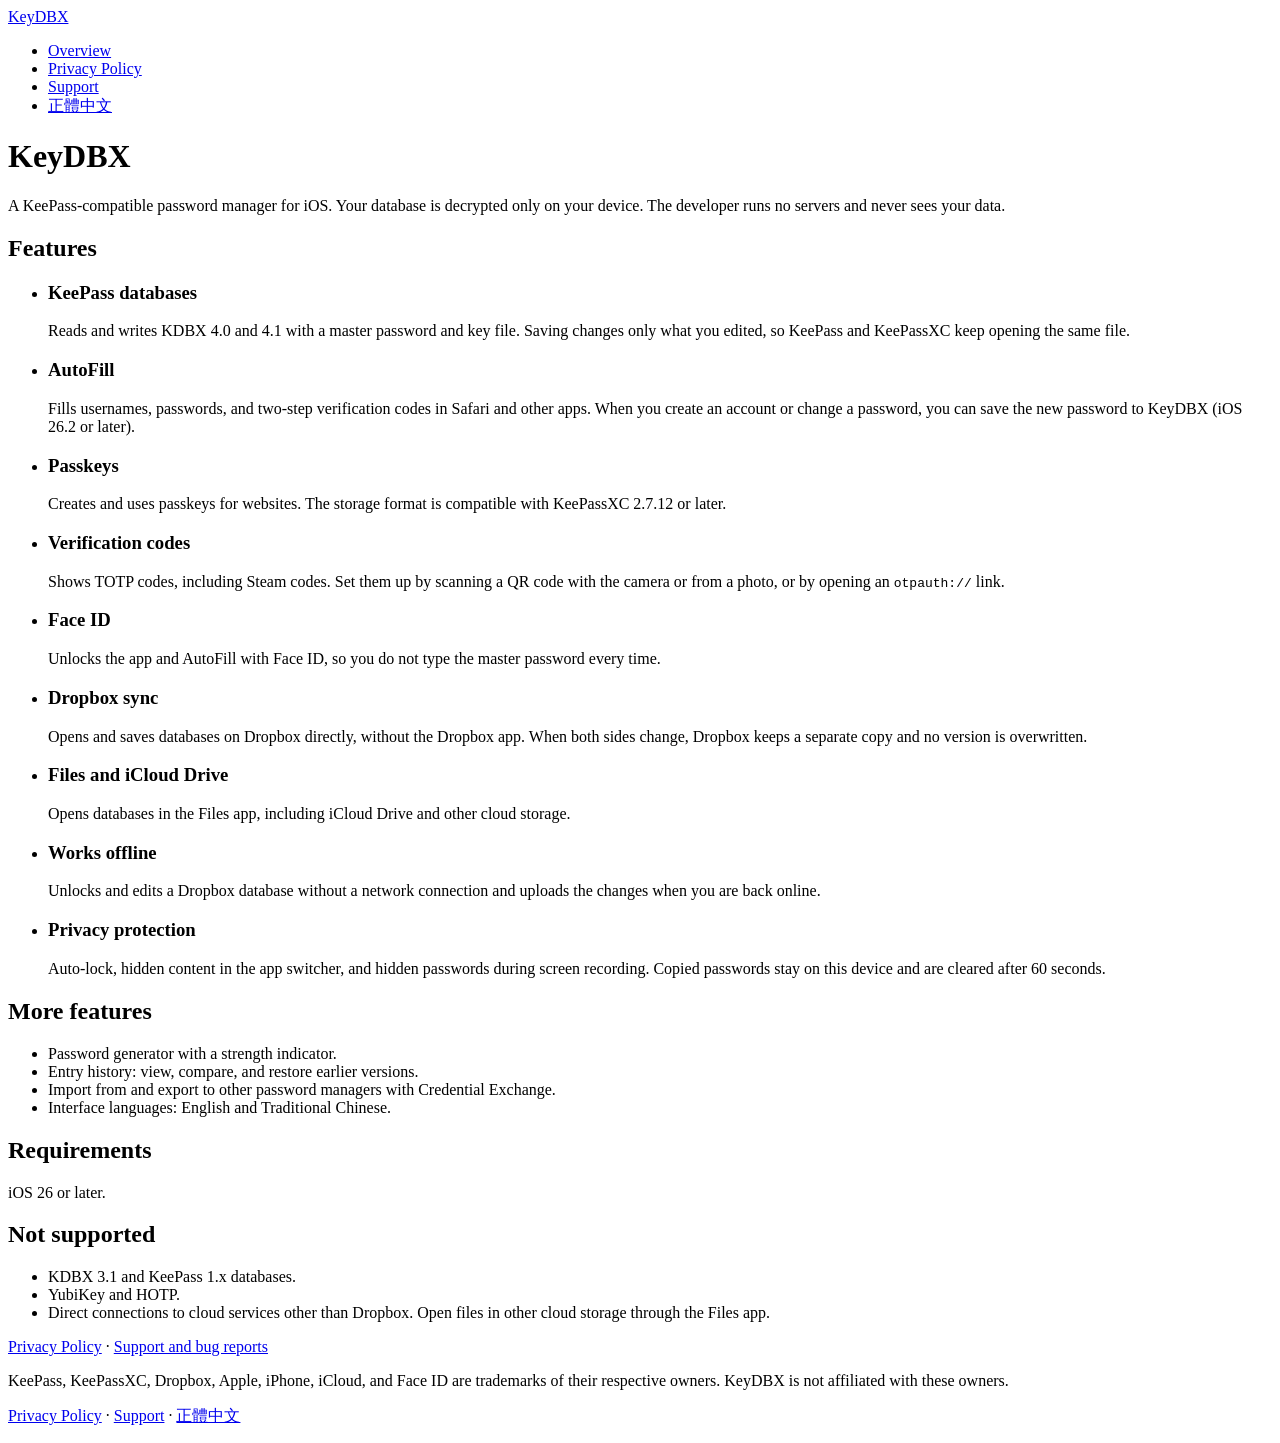
==== site/en/index.html @ e694bd02 "feat: 建立 KeyDBX 網站、隱私政策、支援頁與 Issue 表單 - 網站放在 site/，由 Cloudflare Pages 從 main 部署，只發布這個目錄；   repo 的開發文" ====
<!doctype html>
<html lang="en">
<head>
<meta charset="utf-8">
<meta name="viewport" content="width=device-width, initial-scale=1">
<meta name="referrer" content="no-referrer">
<meta http-equiv="Content-Security-Policy" content="default-src 'none'; style-src 'self'; img-src 'self'; base-uri 'none'; form-action 'none'">
<meta name="color-scheme" content="light dark">
<title>KeyDBX — KeePass-compatible password manager for iOS</title>
<meta name="description" content="KeyDBX is a KeePass-compatible password manager for iOS. It reads and writes KDBX 4 databases and supports AutoFill, passkeys, verification codes, Face ID, and Dropbox sync. Decryption happens only on your device.">
<link rel="canonical" href="https://keydbx.hankchen.info/en/">
<link rel="alternate" hreflang="zh-Hant-TW" href="https://keydbx.hankchen.info/">
<link rel="alternate" hreflang="en" href="https://keydbx.hankchen.info/en/">
<link rel="stylesheet" href="/assets/site.css">
</head>
<body>
<header class="site">
  <div class="wrap">
    <a class="brand" href="/en/">KeyDBX</a>
    <nav class="site" aria-label="Site">
      <ul>
        <li><a href="/en/" aria-current="page">Overview</a></li>
        <li><a href="/en/privacy/">Privacy Policy</a></li>
        <li><a href="/en/support/">Support</a></li>
        <li><a href="/" lang="zh-Hant-TW" hreflang="zh-Hant-TW">正體中文</a></li>
      </ul>
    </nav>
  </div>
</header>

<main class="wrap">
  <h1>KeyDBX</h1>
  <p class="lead">A KeePass-compatible password manager for iOS. Your database is decrypted only on your device. The developer runs no servers and never sees your data.</p>

  <h2>Features</h2>
  <ul class="features">
    <li>
      <h3>KeePass databases</h3>
      <p>Reads and writes KDBX 4.0 and 4.1 with a master password and key file. Saving changes only what you edited, so KeePass and KeePassXC keep opening the same file.</p>
    </li>
    <li>
      <h3>AutoFill</h3>
      <p>Fills usernames, passwords, and two-step verification codes in Safari and other apps. When you create an account or change a password, you can save the new password to KeyDBX (iOS 26.2 or later).</p>
    </li>
    <li>
      <h3>Passkeys</h3>
      <p>Creates and uses passkeys for websites. The storage format is compatible with KeePassXC 2.7.12 or later.</p>
    </li>
    <li>
      <h3>Verification codes</h3>
      <p>Shows TOTP codes, including Steam codes. Set them up by scanning a QR code with the camera or from a photo, or by opening an <code>otpauth://</code> link.</p>
    </li>
    <li>
      <h3>Face ID</h3>
      <p>Unlocks the app and AutoFill with Face ID, so you do not type the master password every time.</p>
    </li>
    <li>
      <h3>Dropbox sync</h3>
      <p>Opens and saves databases on Dropbox directly, without the Dropbox app. When both sides change, Dropbox keeps a separate copy and no version is overwritten.</p>
    </li>
    <li>
      <h3>Files and iCloud Drive</h3>
      <p>Opens databases in the Files app, including iCloud Drive and other cloud storage.</p>
    </li>
    <li>
      <h3>Works offline</h3>
      <p>Unlocks and edits a Dropbox database without a network connection and uploads the changes when you are back online.</p>
    </li>
    <li>
      <h3>Privacy protection</h3>
      <p>Auto-lock, hidden content in the app switcher, and hidden passwords during screen recording. Copied passwords stay on this device and are cleared after 60 seconds.</p>
    </li>
  </ul>

  <h2>More features</h2>
  <ul>
    <li>Password generator with a strength indicator.</li>
    <li>Entry history: view, compare, and restore earlier versions.</li>
    <li>Import from and export to other password managers with Credential Exchange.</li>
    <li>Interface languages: English and Traditional Chinese.</li>
  </ul>

  <h2>Requirements</h2>
  <p>iOS 26 or later.</p>

  <h2>Not supported</h2>
  <ul>
    <li>KDBX 3.1 and KeePass 1.x databases.</li>
    <li>YubiKey and HOTP.</li>
    <li>Direct connections to cloud services other than Dropbox. Open files in other cloud storage through the Files app.</li>
  </ul>

  <p><a href="/en/privacy/">Privacy Policy</a> · <a href="/en/support/">Support and bug reports</a></p>
</main>

<footer class="site">
  <div class="wrap">
    <p>KeePass, KeePassXC, Dropbox, Apple, iPhone, iCloud, and Face ID are trademarks of their respective owners. KeyDBX is not affiliated with these owners.</p>
    <p><a href="/en/privacy/">Privacy Policy</a> · <a href="/en/support/">Support</a> · <a href="/" lang="zh-Hant-TW" hreflang="zh-Hant-TW">正體中文</a></p>
  </div>
</footer>
</body>
</html>
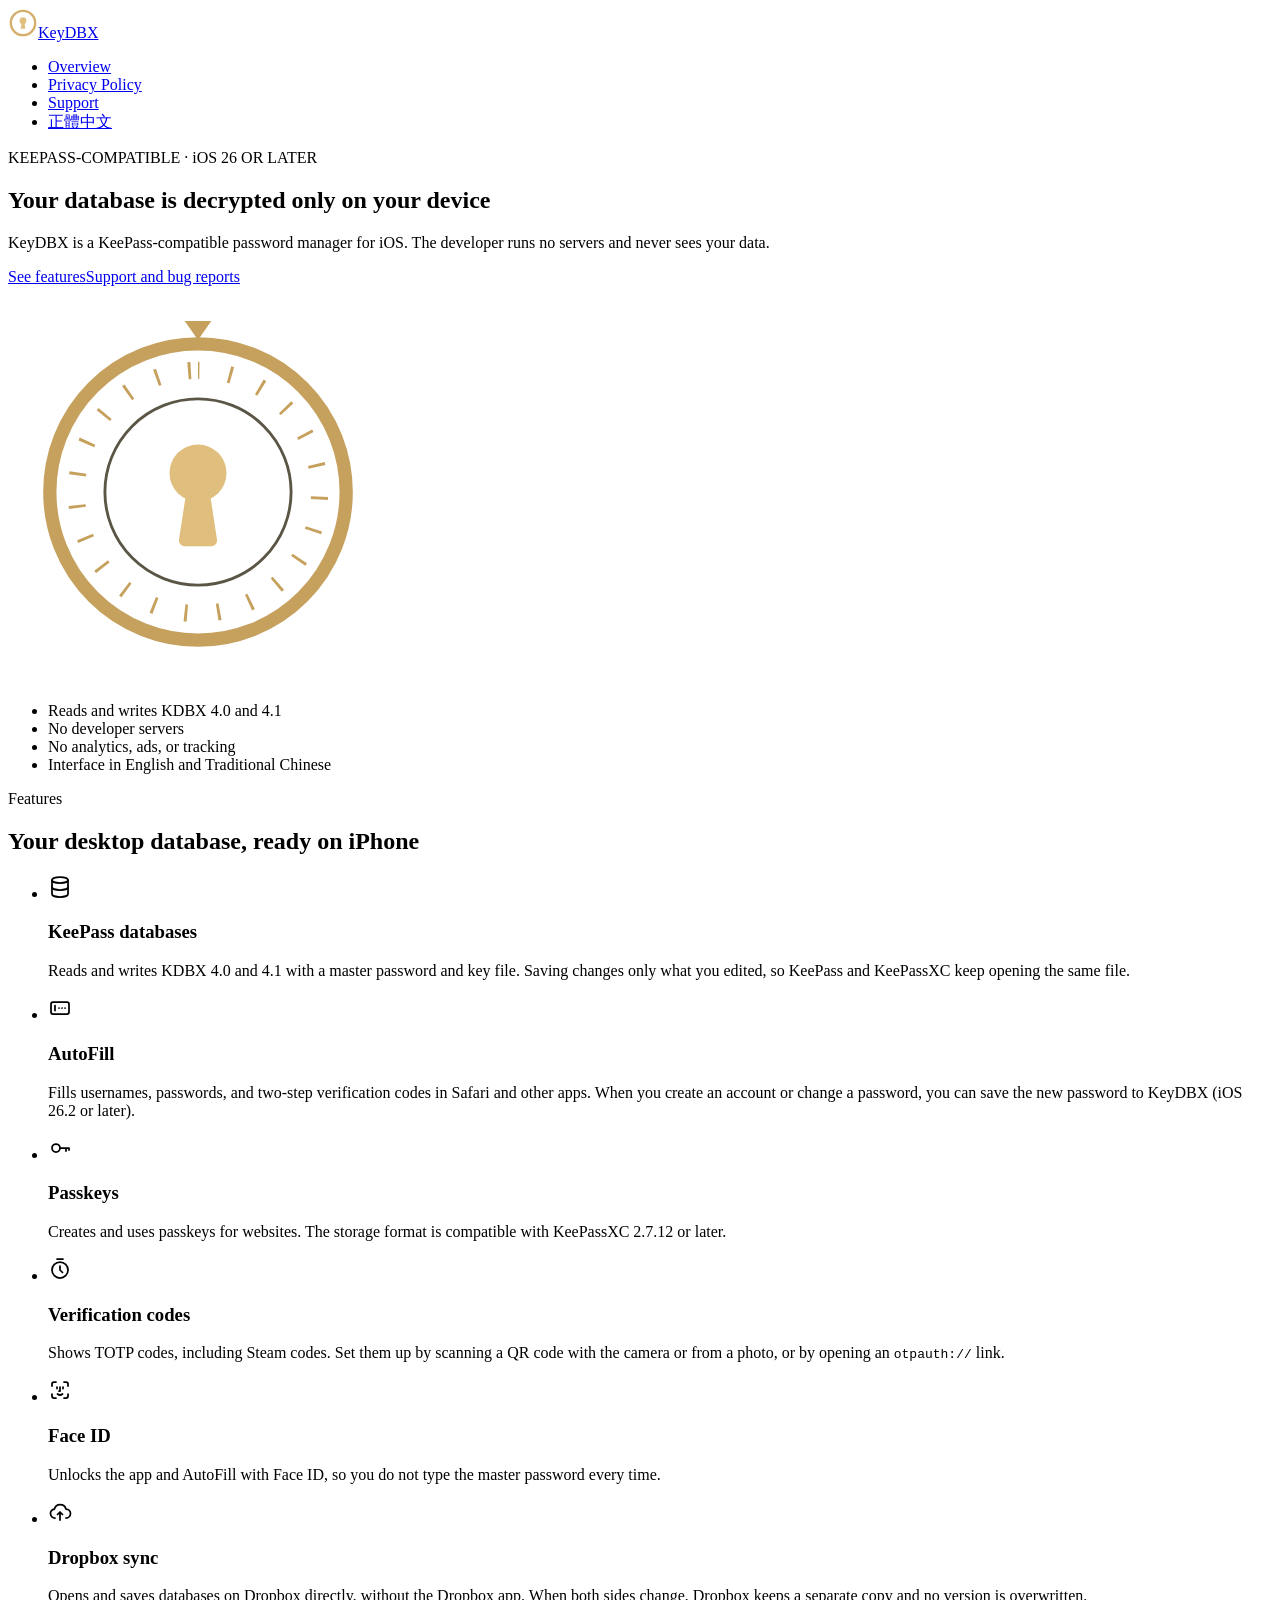
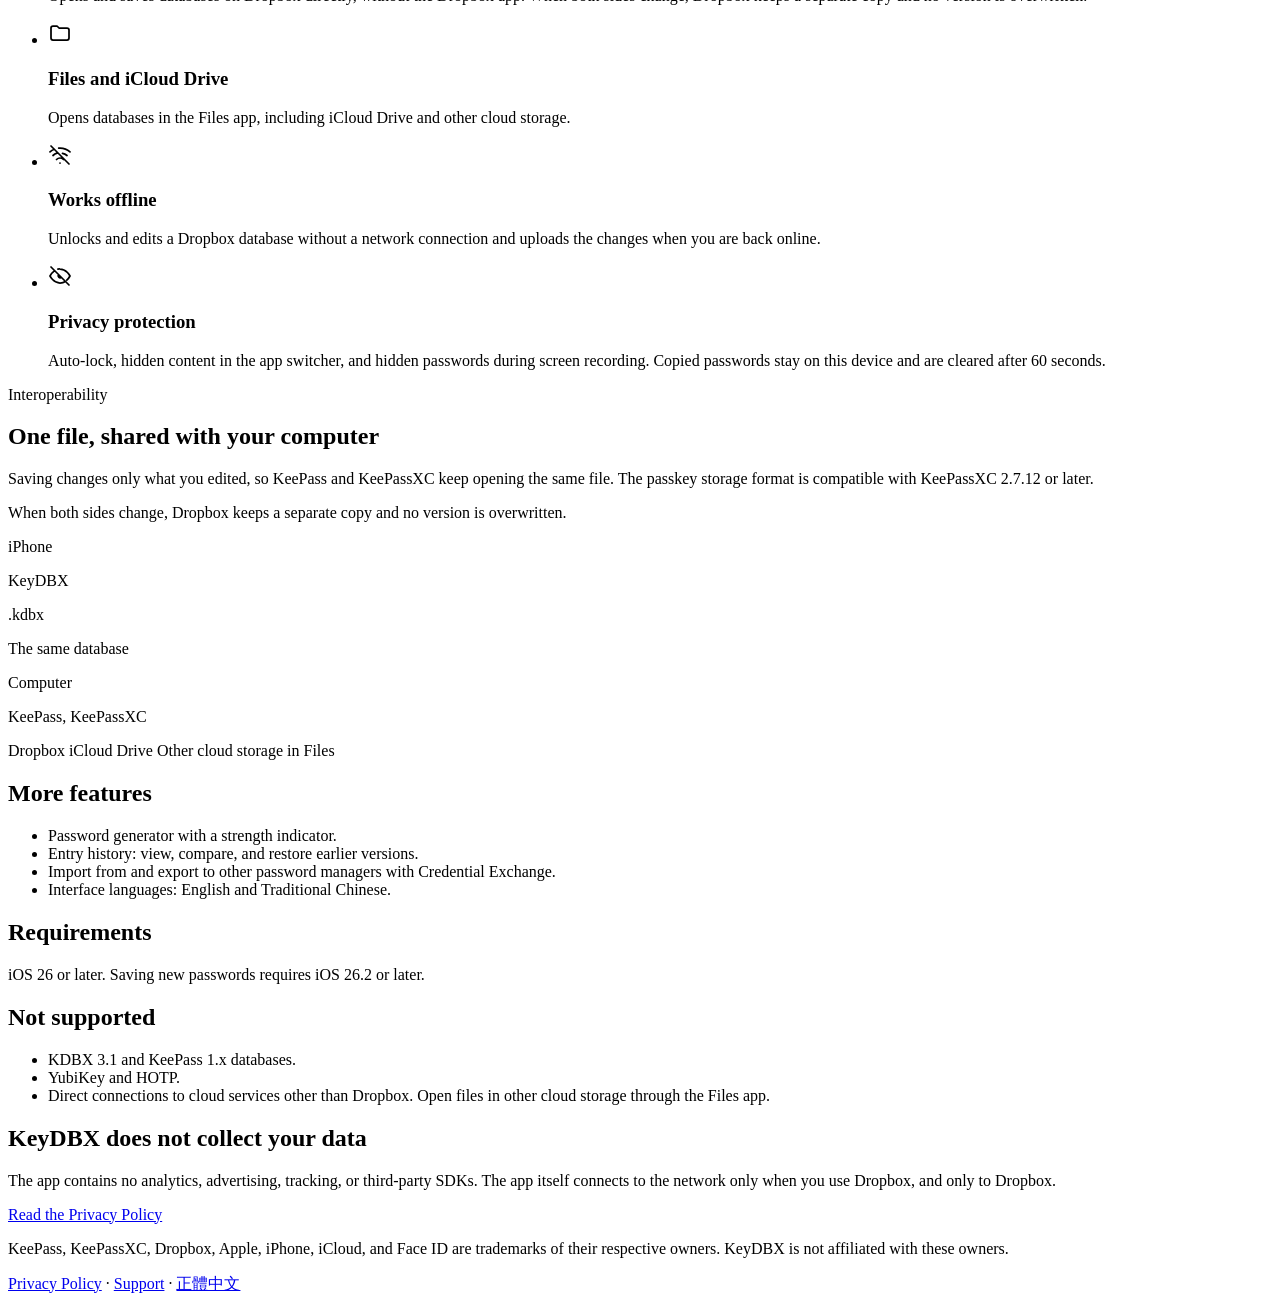
==== commit e6ab3fd7: "feat(web): 重新設計網站版面，支援桌面與手機瀏覽 原本的網站是單欄純文字，手機上導覽擠在一列，長篇的隱私政策沒有目錄， 支援頁的常見問題也沒有分組。改版後與 App 的深藍與黃銅配色一致，首" ====
--- a/site/en/index.html
+++ b/site/en/index.html
@@ -8,95 +8,196 @@
 <meta name="color-scheme" content="light dark">
 <title>KeyDBX — KeePass-compatible password manager for iOS</title>
 <meta name="description" content="KeyDBX is a KeePass-compatible password manager for iOS. It reads and writes KDBX 4 databases and supports AutoFill, passkeys, verification codes, Face ID, and Dropbox sync. Decryption happens only on your device.">
-<link rel="canonical" href="https://keydbx.hankchen.info/en/">
-<link rel="alternate" hreflang="zh-Hant-TW" href="https://keydbx.hankchen.info/">
-<link rel="alternate" hreflang="en" href="https://keydbx.hankchen.info/en/">
+<link rel="canonical" href="https://keydbx.lab076.dev/en/">
+<link rel="alternate" hreflang="zh-Hant-TW" href="https://keydbx.lab076.dev/">
+<link rel="alternate" hreflang="en" href="https://keydbx.lab076.dev/en/">
 <link rel="stylesheet" href="/assets/site.css">
 </head>
 <body>
 <header class="site">
-  <div class="wrap">
-    <a class="brand" href="/en/">KeyDBX</a>
-    <nav class="site" aria-label="Site">
+  <div class="wrap header-bar">
+    <a class="brand" href="/en/"><svg viewBox="0 0 32 32" width="30" height="30" aria-hidden="true"><circle cx="16" cy="16" r="13" fill="none" stroke="#D4AE6A" stroke-width="2.5"/><circle cx="16" cy="13.5" r="3.6" fill="#E0BF7E"/><path d="M14.5 15.5h3l1 6.5h-5z" fill="#E0BF7E"/></svg>KeyDBX</a>
+    <nav class="site tabs" aria-label="Site">
       <ul>
         <li><a href="/en/" aria-current="page">Overview</a></li>
         <li><a href="/en/privacy/">Privacy Policy</a></li>
         <li><a href="/en/support/">Support</a></li>
-        <li><a href="/" lang="zh-Hant-TW" hreflang="zh-Hant-TW">正體中文</a></li>
+        <li class="lang"><a href="/" lang="zh-Hant-TW" hreflang="zh-Hant-TW">正體中文</a></li>
       </ul>
     </nav>
   </div>
 </header>
 
-<main class="wrap">
-  <h1>KeyDBX</h1>
-  <p class="lead">A KeePass-compatible password manager for iOS. Your database is decrypted only on your device. The developer runs no servers and never sees your data.</p>
-
-  <h2>Features</h2>
-  <ul class="features">
-    <li>
-      <h3>KeePass databases</h3>
-      <p>Reads and writes KDBX 4.0 and 4.1 with a master password and key file. Saving changes only what you edited, so KeePass and KeePassXC keep opening the same file.</p>
-    </li>
-    <li>
-      <h3>AutoFill</h3>
-      <p>Fills usernames, passwords, and two-step verification codes in Safari and other apps. When you create an account or change a password, you can save the new password to KeyDBX (iOS 26.2 or later).</p>
-    </li>
-    <li>
-      <h3>Passkeys</h3>
-      <p>Creates and uses passkeys for websites. The storage format is compatible with KeePassXC 2.7.12 or later.</p>
-    </li>
-    <li>
-      <h3>Verification codes</h3>
-      <p>Shows TOTP codes, including Steam codes. Set them up by scanning a QR code with the camera or from a photo, or by opening an <code>otpauth://</code> link.</p>
-    </li>
-    <li>
-      <h3>Face ID</h3>
-      <p>Unlocks the app and AutoFill with Face ID, so you do not type the master password every time.</p>
-    </li>
-    <li>
-      <h3>Dropbox sync</h3>
-      <p>Opens and saves databases on Dropbox directly, without the Dropbox app. When both sides change, Dropbox keeps a separate copy and no version is overwritten.</p>
-    </li>
-    <li>
-      <h3>Files and iCloud Drive</h3>
-      <p>Opens databases in the Files app, including iCloud Drive and other cloud storage.</p>
-    </li>
-    <li>
-      <h3>Works offline</h3>
-      <p>Unlocks and edits a Dropbox database without a network connection and uploads the changes when you are back online.</p>
-    </li>
-    <li>
-      <h3>Privacy protection</h3>
-      <p>Auto-lock, hidden content in the app switcher, and hidden passwords during screen recording. Copied passwords stay on this device and are cleared after 60 seconds.</p>
-    </li>
-  </ul>
-
-  <h2>More features</h2>
-  <ul>
-    <li>Password generator with a strength indicator.</li>
-    <li>Entry history: view, compare, and restore earlier versions.</li>
-    <li>Import from and export to other password managers with Credential Exchange.</li>
-    <li>Interface languages: English and Traditional Chinese.</li>
-  </ul>
-
-  <h2>Requirements</h2>
-  <p>iOS 26 or later.</p>
-
-  <h2>Not supported</h2>
-  <ul>
-    <li>KDBX 3.1 and KeePass 1.x databases.</li>
-    <li>YubiKey and HOTP.</li>
-    <li>Direct connections to cloud services other than Dropbox. Open files in other cloud storage through the Files app.</li>
-  </ul>
-
-  <p><a href="/en/privacy/">Privacy Policy</a> · <a href="/en/support/">Support and bug reports</a></p>
+<main>
+  <section class="hero">
+    <div class="wrap">
+      <div class="hero-main">
+        <div class="hero-text">
+          <p class="hero-eyebrow">KEEPASS-COMPATIBLE · iOS 26 OR LATER</p>
+          <h1>Your database is decrypted only on your device</h1>
+          <p class="lead">KeyDBX is a KeePass-compatible password manager for iOS. The developer runs no servers and never sees your data.</p>
+          <p class="actions"><a class="btn btn-gold" href="#features">See features</a><a class="btn btn-outline" href="/en/support/">Support and bug reports</a></p>
+        </div>
+        <div class="hero-art">
+          <svg viewBox="0 0 400 400" width="380" height="380" aria-hidden="true"><path d="M186 20h28l-14 20z" fill="#C6A15E"/><circle cx="200" cy="200" r="156" fill="none" stroke="#C6A15E" stroke-width="14"/><circle cx="200" cy="200" r="128" fill="none" stroke="#C6A15E" stroke-width="18" stroke-dasharray="3 31.56" stroke-dashoffset="1.5" transform="rotate(-90 200 200)"/><circle cx="200" cy="200" r="98" fill="none" stroke="#5A5545" stroke-width="3"/><circle cx="200" cy="180" r="30" fill="#E0BF7E"/><path d="M188 198h24l8 52a6 6 0 0 1-6 7h-28a6 6 0 0 1-6-7z" fill="#E0BF7E"/></svg>
+        </div>
+      </div>
+      <ul class="hero-points">
+        <li>Reads and writes KDBX 4.0 and 4.1</li>
+        <li>No developer servers</li>
+        <li>No analytics, ads, or tracking</li>
+        <li>Interface in English and Traditional Chinese</li>
+      </ul>
+    </div>
+  </section>
+
+  <section class="home-section" id="features">
+    <div class="wrap">
+      <p class="eyebrow">Features</p>
+      <h2 class="section-title">Your desktop database, ready on iPhone</h2>
+      <ul class="feature-grid">
+        <li>
+          <span class="feature-icon"><svg viewBox="0 0 24 24" width="24" height="24" fill="none" stroke="currentColor" stroke-width="1.75" stroke-linecap="round" stroke-linejoin="round" aria-hidden="true"><ellipse cx="12" cy="5" rx="8" ry="3"/><path d="M4 5v14c0 1.7 3.6 3 8 3s8-1.3 8-3V5"/><path d="M4 12c0 1.7 3.6 3 8 3s8-1.3 8-3"/></svg></span>
+          <div>
+            <h3>KeePass databases</h3>
+            <p>Reads and writes KDBX 4.0 and 4.1 with a master password and key file. Saving changes only what you edited, so KeePass and KeePassXC keep opening the same file.</p>
+          </div>
+        </li>
+        <li>
+          <span class="feature-icon"><svg viewBox="0 0 24 24" width="24" height="24" fill="none" stroke="currentColor" stroke-width="1.75" stroke-linecap="round" stroke-linejoin="round" aria-hidden="true"><rect x="3" y="6" width="18" height="12" rx="2"/><path d="M7 9.5v5M11 12h.01M14 12h.01M17 12h.01"/></svg></span>
+          <div>
+            <h3>AutoFill</h3>
+            <p>Fills usernames, passwords, and two-step verification codes in Safari and other apps. When you create an account or change a password, you can save the new password to KeyDBX (iOS 26.2 or later).</p>
+          </div>
+        </li>
+        <li>
+          <span class="feature-icon"><svg viewBox="0 0 24 24" width="24" height="24" fill="none" stroke="currentColor" stroke-width="1.75" stroke-linecap="round" stroke-linejoin="round" aria-hidden="true"><circle cx="8" cy="12" r="4"/><path d="M12 12h9M18 12v3M21 12v2"/></svg></span>
+          <div>
+            <h3>Passkeys</h3>
+            <p>Creates and uses passkeys for websites. The storage format is compatible with KeePassXC 2.7.12 or later.</p>
+          </div>
+        </li>
+        <li>
+          <span class="feature-icon"><svg viewBox="0 0 24 24" width="24" height="24" fill="none" stroke="currentColor" stroke-width="1.75" stroke-linecap="round" stroke-linejoin="round" aria-hidden="true"><circle cx="12" cy="13" r="8"/><path d="M12 9v4l2.5 2.5M9 2h6"/></svg></span>
+          <div>
+            <h3>Verification codes</h3>
+            <p>Shows TOTP codes, including Steam codes. Set them up by scanning a QR code with the camera or from a photo, or by opening an <code>otpauth://</code> link.</p>
+          </div>
+        </li>
+        <li>
+          <span class="feature-icon"><svg viewBox="0 0 24 24" width="24" height="24" fill="none" stroke="currentColor" stroke-width="1.75" stroke-linecap="round" stroke-linejoin="round" aria-hidden="true"><path d="M4 8V6a2 2 0 0 1 2-2h2M16 4h2a2 2 0 0 1 2 2v2M20 16v2a2 2 0 0 1-2 2h-2M8 20H6a2 2 0 0 1-2-2v-2M9 9v1.5M15 9v1.5M12 9v4h-1M9.5 16a4 4 0 0 0 5 0"/></svg></span>
+          <div>
+            <h3>Face ID</h3>
+            <p>Unlocks the app and AutoFill with Face ID, so you do not type the master password every time.</p>
+          </div>
+        </li>
+        <li>
+          <span class="feature-icon"><svg viewBox="0 0 24 24" width="24" height="24" fill="none" stroke="currentColor" stroke-width="1.75" stroke-linecap="round" stroke-linejoin="round" aria-hidden="true"><path d="M7 18a4.5 4.5 0 0 1-.6-8.96A6 6 0 0 1 18 9a4 4 0 0 1 0 9"/><path d="M9.5 14.5L12 12l2.5 2.5M12 12v8"/></svg></span>
+          <div>
+            <h3>Dropbox sync</h3>
+            <p>Opens and saves databases on Dropbox directly, without the Dropbox app. When both sides change, Dropbox keeps a separate copy and no version is overwritten.</p>
+          </div>
+        </li>
+        <li>
+          <span class="feature-icon"><svg viewBox="0 0 24 24" width="24" height="24" fill="none" stroke="currentColor" stroke-width="1.75" stroke-linecap="round" stroke-linejoin="round" aria-hidden="true"><path d="M3 7a2 2 0 0 1 2-2h4l2 2h8a2 2 0 0 1 2 2v8a2 2 0 0 1-2 2H5a2 2 0 0 1-2-2z"/></svg></span>
+          <div>
+            <h3>Files and iCloud Drive</h3>
+            <p>Opens databases in the Files app, including iCloud Drive and other cloud storage.</p>
+          </div>
+        </li>
+        <li>
+          <span class="feature-icon"><svg viewBox="0 0 24 24" width="24" height="24" fill="none" stroke="currentColor" stroke-width="1.75" stroke-linecap="round" stroke-linejoin="round" aria-hidden="true"><path d="M3 3l18 18M8.5 16.5a5 5 0 0 1 7 0M5 12.5a10 10 0 0 1 4-2.3M14.5 10.4A10 10 0 0 1 19 12.5M2 8.8a15 15 0 0 1 4.2-2.6M10.7 5.1a15 15 0 0 1 11.3 3.7M12 20h.01"/></svg></span>
+          <div>
+            <h3>Works offline</h3>
+            <p>Unlocks and edits a Dropbox database without a network connection and uploads the changes when you are back online.</p>
+          </div>
+        </li>
+        <li>
+          <span class="feature-icon"><svg viewBox="0 0 24 24" width="24" height="24" fill="none" stroke="currentColor" stroke-width="1.75" stroke-linecap="round" stroke-linejoin="round" aria-hidden="true"><path d="M3 3l18 18M10.6 10.6a2 2 0 0 0 2.8 2.8M9.9 5.1A10 10 0 0 1 12 5c6.5 0 10 7 10 7a17 17 0 0 1-3.2 4.2M6.6 6.6A17 17 0 0 0 2 12s3.5 7 10 7a9.7 9.7 0 0 0 5.4-1.6"/></svg></span>
+          <div>
+            <h3>Privacy protection</h3>
+            <p>Auto-lock, hidden content in the app switcher, and hidden passwords during screen recording. Copied passwords stay on this device and are cleared after 60 seconds.</p>
+          </div>
+        </li>
+      </ul>
+    </div>
+  </section>
+
+  <section class="home-section">
+    <div class="wrap">
+      <div class="interop">
+        <div class="interop-text">
+          <p class="eyebrow">Interoperability</p>
+          <h2>One file, shared with your computer</h2>
+          <p>Saving changes only what you edited, so KeePass and KeePassXC keep opening the same file. The passkey storage format is compatible with KeePassXC 2.7.12 or later.</p>
+          <p>When both sides change, Dropbox keeps a separate copy and no version is overwritten.</p>
+        </div>
+        <div class="interop-diagram">
+          <div class="nodes">
+            <div class="node">
+              <p class="node-title">iPhone</p>
+              <p class="node-sub">KeyDBX</p>
+            </div>
+            <span class="node-line" aria-hidden="true"></span>
+            <div class="node node-file">
+              <p class="node-title">.kdbx</p>
+              <p class="node-sub">The same database</p>
+            </div>
+            <span class="node-line" aria-hidden="true"></span>
+            <div class="node">
+              <p class="node-title">Computer</p>
+              <p class="node-sub">KeePass, KeePassXC</p>
+            </div>
+          </div>
+          <p class="tags"><span class="tag">Dropbox</span> <span class="tag">iCloud Drive</span> <span class="tag">Other cloud storage in Files</span></p>
+        </div>
+      </div>
+    </div>
+  </section>
+
+  <section class="home-section">
+    <div class="wrap spec-grid">
+      <section class="spec">
+        <h2>More features</h2>
+        <ul>
+          <li>Password generator with a strength indicator.</li>
+          <li>Entry history: view, compare, and restore earlier versions.</li>
+          <li>Import from and export to other password managers with Credential Exchange.</li>
+          <li>Interface languages: English and Traditional Chinese.</li>
+        </ul>
+      </section>
+      <section class="spec">
+        <h2>Requirements</h2>
+        <p>iOS 26 or later. Saving new passwords requires iOS 26.2 or later.</p>
+      </section>
+      <section class="spec">
+        <h2>Not supported</h2>
+        <ul>
+          <li>KDBX 3.1 and KeePass 1.x databases.</li>
+          <li>YubiKey and HOTP.</li>
+          <li>Direct connections to cloud services other than Dropbox. Open files in other cloud storage through the Files app.</li>
+        </ul>
+      </section>
+    </div>
+  </section>
+
+  <section class="home-section">
+    <div class="wrap">
+      <div class="privacy-card">
+        <div class="privacy-card-text">
+          <h2>KeyDBX does not collect your data</h2>
+          <p>The app contains no analytics, advertising, tracking, or third-party SDKs. The app itself connects to the network only when you use Dropbox, and only to Dropbox.</p>
+        </div>
+        <a class="btn btn-gold" href="/en/privacy/">Read the Privacy Policy</a>
+      </div>
+    </div>
+  </section>
 </main>
 
 <footer class="site">
-  <div class="wrap">
-    <p>KeePass, KeePassXC, Dropbox, Apple, iPhone, iCloud, and Face ID are trademarks of their respective owners. KeyDBX is not affiliated with these owners.</p>
-    <p><a href="/en/privacy/">Privacy Policy</a> · <a href="/en/support/">Support</a> · <a href="/" lang="zh-Hant-TW" hreflang="zh-Hant-TW">正體中文</a></p>
+  <div class="wrap footer-bar">
+    <p class="footer-note">KeePass, KeePassXC, Dropbox, Apple, iPhone, iCloud, and Face ID are trademarks of their respective owners. KeyDBX is not affiliated with these owners.</p>
+    <p class="footer-links"><a href="/en/privacy/">Privacy Policy</a> · <a href="/en/support/">Support</a> · <a href="/" lang="zh-Hant-TW" hreflang="zh-Hant-TW">正體中文</a></p>
   </div>
 </footer>
 </body>
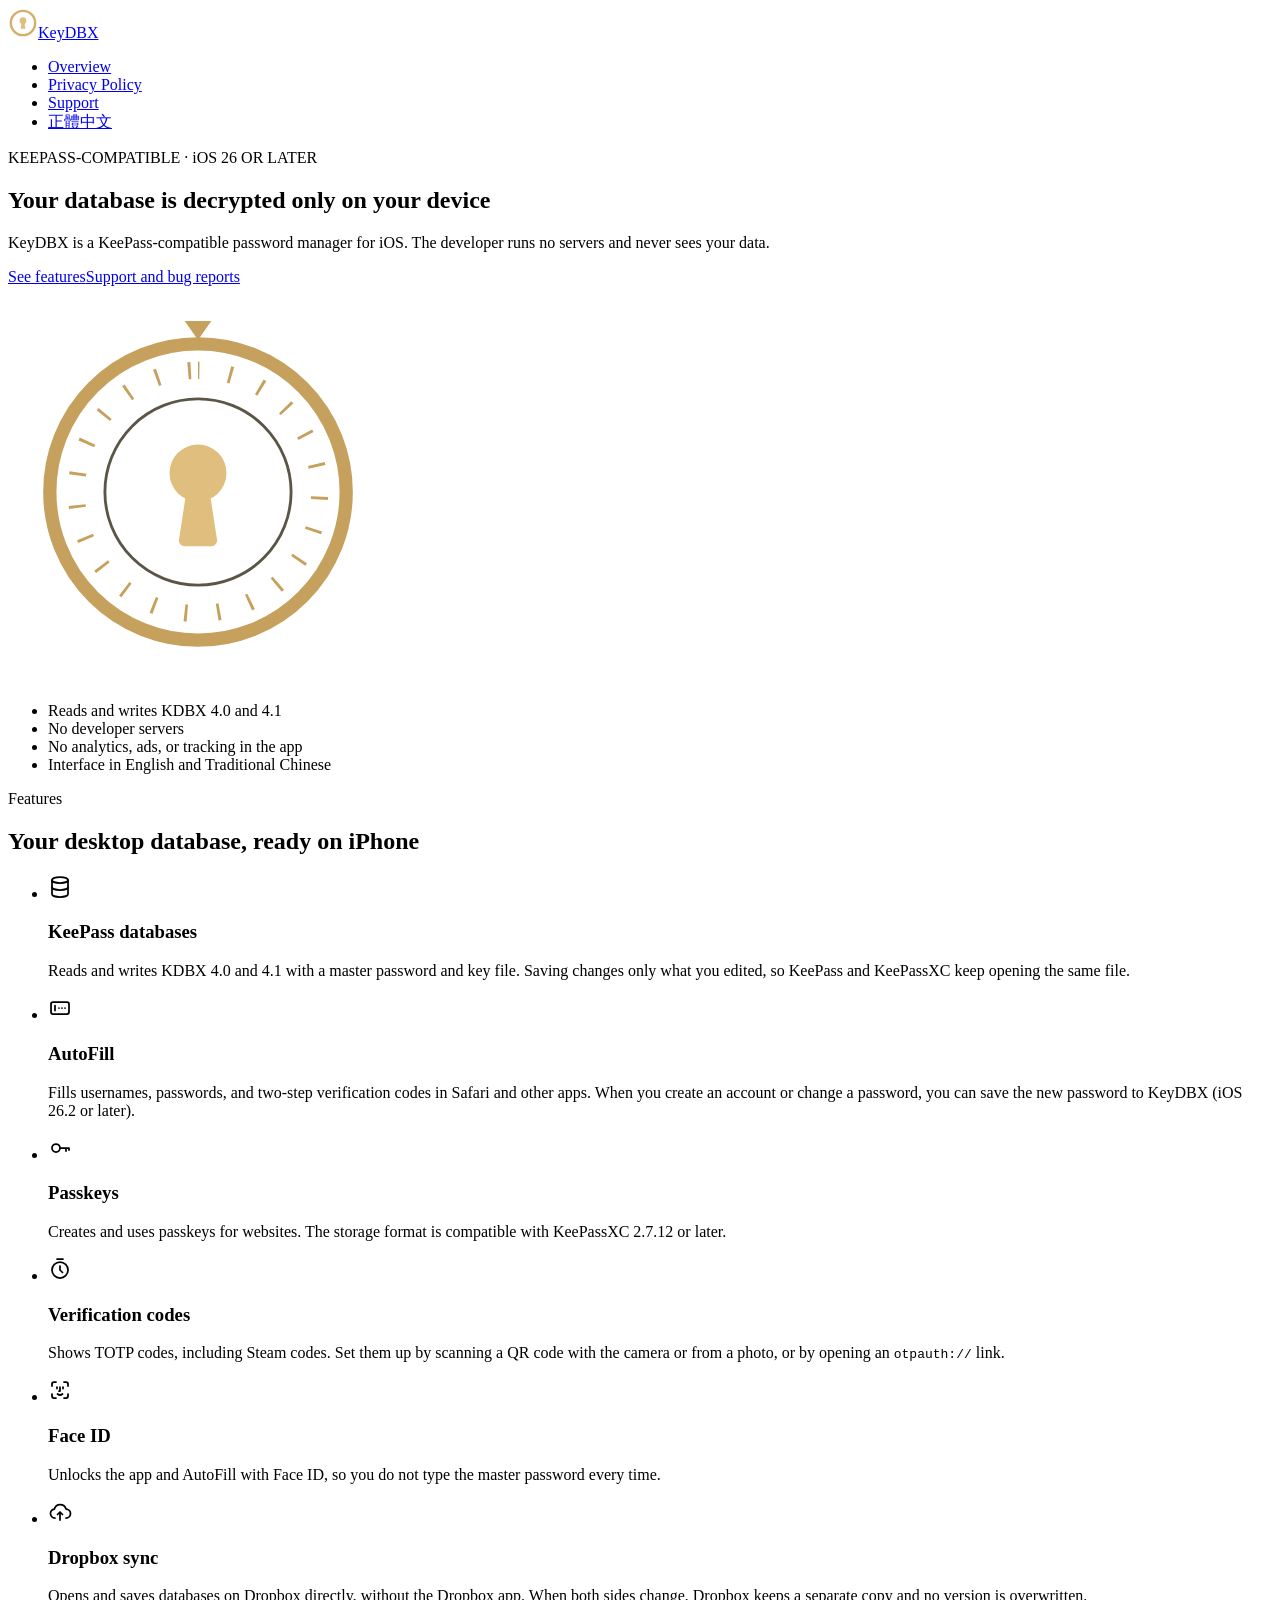
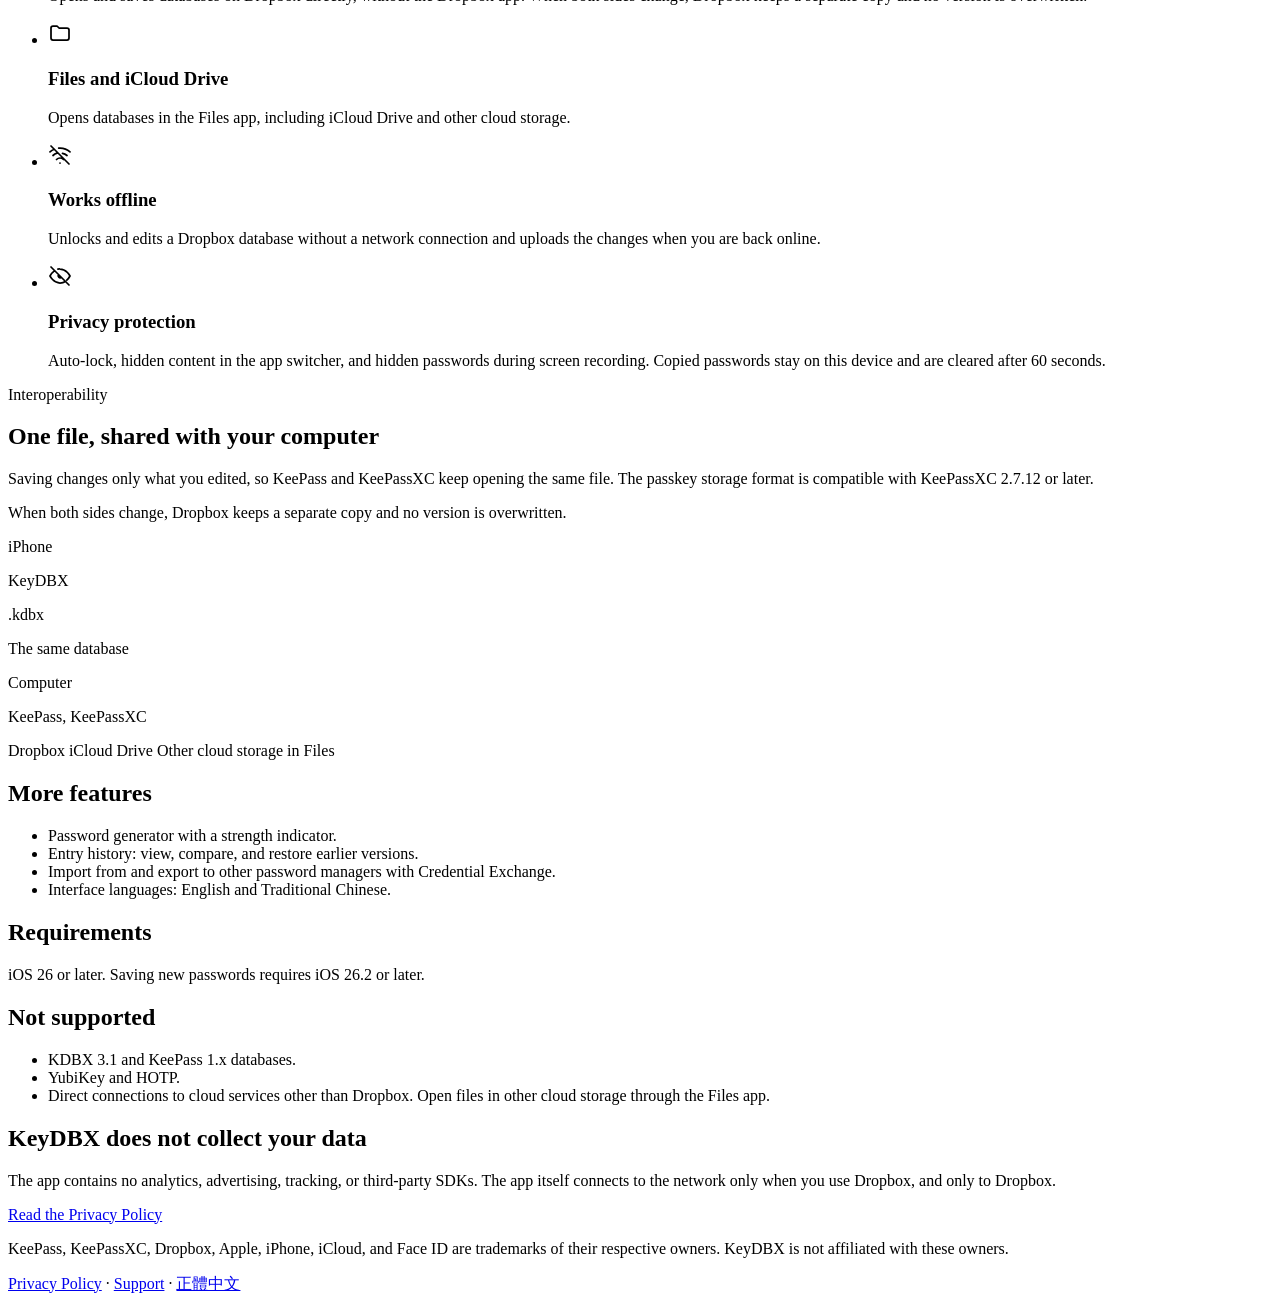
==== commit 44459f46: "feat(web): 允許 Cloudflare Web Analytics 統計網站瀏覽 改為使用 Cloudflare Web Analytics 了解網站的瀏覽情形。CSP 只放行 static" ====
--- a/site/en/index.html
+++ b/site/en/index.html
@@ -4,14 +4,14 @@
 <meta charset="utf-8">
 <meta name="viewport" content="width=device-width, initial-scale=1">
 <meta name="referrer" content="no-referrer">
-<meta http-equiv="Content-Security-Policy" content="default-src 'none'; style-src 'self'; img-src 'self'; base-uri 'none'; form-action 'none'">
+<meta http-equiv="Content-Security-Policy" content="default-src 'none'; script-src https://static.cloudflareinsights.com; connect-src 'self' https://cloudflareinsights.com; style-src 'self'; img-src 'self'; base-uri 'none'; form-action 'none'">
 <meta name="color-scheme" content="light dark">
 <title>KeyDBX — KeePass-compatible password manager for iOS</title>
 <meta name="description" content="KeyDBX is a KeePass-compatible password manager for iOS. It reads and writes KDBX 4 databases and supports AutoFill, passkeys, verification codes, Face ID, and Dropbox sync. Decryption happens only on your device.">
 <link rel="canonical" href="https://keydbx.lab076.dev/en/">
 <link rel="alternate" hreflang="zh-Hant-TW" href="https://keydbx.lab076.dev/">
 <link rel="alternate" hreflang="en" href="https://keydbx.lab076.dev/en/">
-<link rel="stylesheet" href="/assets/site.css">
+<link rel="stylesheet" href="/assets/site.css?v=20261014">
 </head>
 <body>
 <header class="site">
@@ -45,7 +45,7 @@
       <ul class="hero-points">
         <li>Reads and writes KDBX 4.0 and 4.1</li>
         <li>No developer servers</li>
-        <li>No analytics, ads, or tracking</li>
+        <li>No analytics, ads, or tracking in the app</li>
         <li>Interface in English and Traditional Chinese</li>
       </ul>
     </div>
